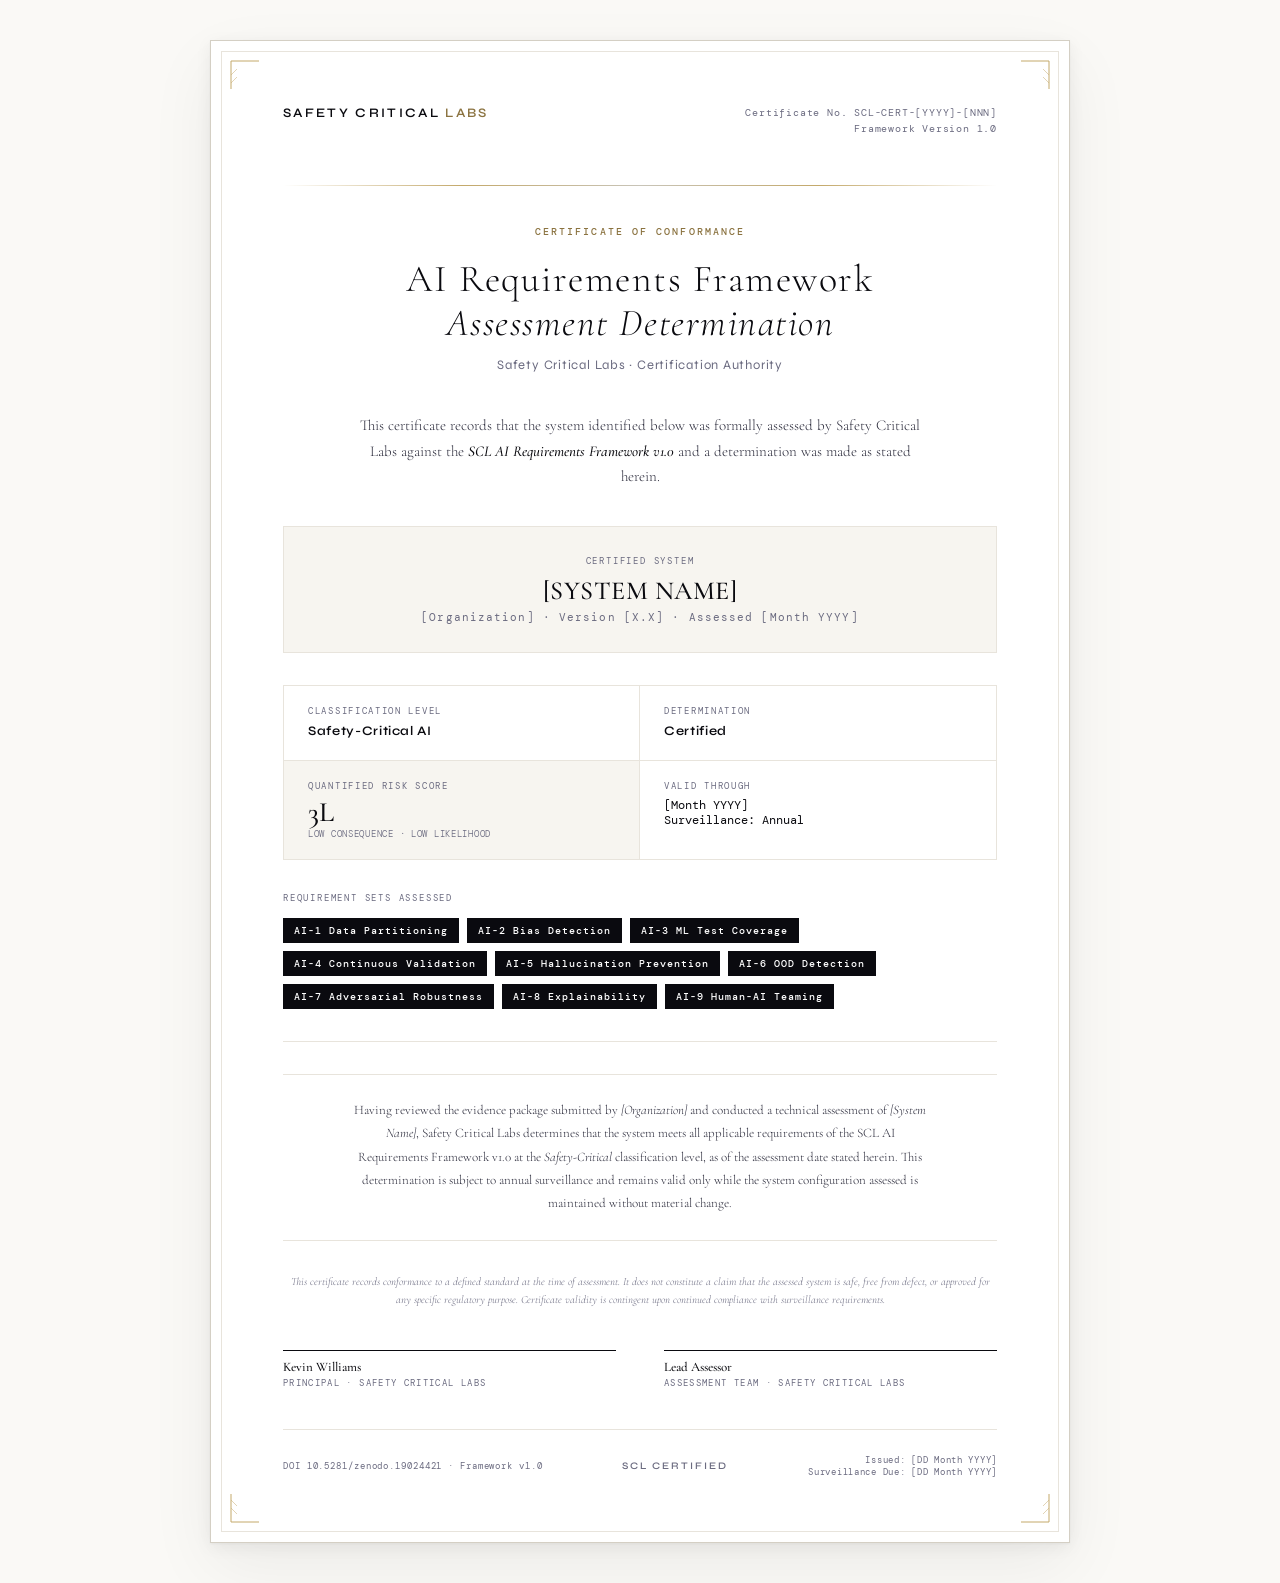
==== certificate-template.html @ 3cefc512 "Add files via upload" ====
<!DOCTYPE html>
<html lang="en">
<head>
<meta charset="UTF-8">
<meta name="viewport" content="width=device-width, initial-scale=1.0">
<title>SCL Certificate of Conformance — [SYSTEM NAME]</title>
<link href="https://fonts.googleapis.com/css2?family=Cormorant+Garamond:ital,wght@0,300;0,400;0,500;0,600;1,300;1,400&family=DM+Mono:wght@300;400;500&family=Syne:wght@400;500;600;700&display=swap" rel="stylesheet">
<style>
  :root {
    --ink: #0a0a0f;
    --ink-mid: #2a2a3a;
    --ink-light: #6b6b80;
    --rule: #c8c4b8;
    --rule-light: #e8e4dc;
    --accent: #1a1a2e;
    --gold: #8b7340;
    --gold-light: #c4a96b;
    --bg: #faf9f6;
    --paper: #ffffff;
    --border: #d4cfc4;
  }

  * { margin: 0; padding: 0; box-sizing: border-box; }

  body {
    background: var(--bg);
    font-family: 'Cormorant Garamond', Georgia, serif;
    color: var(--ink);
    min-height: 100vh;
    display: flex;
    align-items: center;
    justify-content: center;
    padding: 40px 20px;
  }

  .certificate-wrapper {
    width: 100%;
    max-width: 860px;
  }

  .certificate {
    background: var(--paper);
    border: 1px solid var(--border);
    position: relative;
    padding: 0;
    box-shadow:
      0 1px 2px rgba(0,0,0,0.04),
      0 4px 16px rgba(0,0,0,0.06),
      0 24px 64px rgba(0,0,0,0.06);
  }

  /* Outer decorative border */
  .certificate::before {
    content: '';
    position: absolute;
    inset: 10px;
    border: 1px solid var(--rule-light);
    pointer-events: none;
    z-index: 1;
  }

  .certificate-inner {
    padding: 64px 72px;
    position: relative;
    z-index: 2;
  }

  /* Corner ornaments */
  .corner {
    position: absolute;
    width: 32px;
    height: 32px;
    z-index: 3;
  }
  .corner svg { width: 100%; height: 100%; }
  .corner-tl { top: 18px; left: 18px; }
  .corner-tr { top: 18px; right: 18px; transform: scaleX(-1); }
  .corner-bl { bottom: 18px; left: 18px; transform: scaleY(-1); }
  .corner-br { bottom: 18px; right: 18px; transform: scale(-1); }

  /* Header */
  .cert-header {
    display: flex;
    align-items: flex-start;
    justify-content: space-between;
    margin-bottom: 48px;
  }

  .cert-wordmark {
    font-family: 'Syne', sans-serif;
    font-weight: 600;
    font-size: 13px;
    letter-spacing: 0.18em;
    text-transform: uppercase;
    color: var(--ink);
  }

  .cert-wordmark span {
    color: var(--gold);
  }

  .cert-number {
    font-family: 'DM Mono', monospace;
    font-size: 10px;
    font-weight: 400;
    color: var(--ink-light);
    letter-spacing: 0.08em;
    text-align: right;
    line-height: 1.6;
  }

  /* Divider */
  .rule-full {
    width: 100%;
    height: 1px;
    background: linear-gradient(90deg, transparent, var(--gold-light), var(--rule), var(--gold-light), transparent);
    margin: 0 0 40px 0;
  }

  .rule-thin {
    width: 100%;
    height: 1px;
    background: var(--rule-light);
    margin: 32px 0;
  }

  /* Eyebrow */
  .cert-eyebrow {
    font-family: 'DM Mono', monospace;
    font-size: 9.5px;
    font-weight: 500;
    letter-spacing: 0.22em;
    text-transform: uppercase;
    color: var(--gold);
    text-align: center;
    margin-bottom: 20px;
  }

  /* Title block */
  .cert-title-block {
    text-align: center;
    margin-bottom: 40px;
  }

  .cert-title {
    font-size: 38px;
    font-weight: 300;
    letter-spacing: 0.04em;
    line-height: 1.15;
    color: var(--ink);
    margin-bottom: 12px;
  }

  .cert-title em {
    font-style: italic;
    font-weight: 300;
  }

  .cert-subtitle {
    font-size: 13px;
    font-weight: 400;
    color: var(--ink-light);
    letter-spacing: 0.06em;
    font-family: 'Syne', sans-serif;
  }

  /* Preamble */
  .cert-preamble {
    text-align: center;
    font-size: 15px;
    font-weight: 300;
    color: var(--ink-mid);
    line-height: 1.7;
    max-width: 560px;
    margin: 0 auto 36px;
  }

  .cert-preamble strong {
    font-weight: 500;
    color: var(--ink);
    font-style: italic;
  }

  /* System identification block */
  .cert-system-block {
    background: #f7f5f0;
    border: 1px solid var(--rule-light);
    padding: 28px 36px;
    margin: 0 0 32px 0;
    text-align: center;
  }

  .system-label {
    font-family: 'DM Mono', monospace;
    font-size: 9px;
    letter-spacing: 0.2em;
    text-transform: uppercase;
    color: var(--ink-light);
    margin-bottom: 8px;
  }

  .system-name {
    font-size: 26px;
    font-weight: 500;
    letter-spacing: 0.02em;
    color: var(--ink);
    margin-bottom: 4px;
  }

  .system-version {
    font-family: 'DM Mono', monospace;
    font-size: 11px;
    color: var(--ink-light);
    letter-spacing: 0.1em;
  }

  /* Data grid */
  .cert-data-grid {
    display: grid;
    grid-template-columns: 1fr 1fr;
    gap: 0;
    border: 1px solid var(--rule-light);
    margin-bottom: 32px;
  }

  .cert-data-cell {
    padding: 20px 24px;
    border-right: 1px solid var(--rule-light);
    border-bottom: 1px solid var(--rule-light);
  }

  .cert-data-cell:nth-child(2n) { border-right: none; }
  .cert-data-cell:nth-last-child(-n+2) { border-bottom: none; }

  .cert-data-cell.cell-risk { background: #f7f5f0; }

  .cell-label {
    font-family: 'DM Mono', monospace;
    font-size: 8.5px;
    letter-spacing: 0.2em;
    text-transform: uppercase;
    color: var(--ink-light);
    margin-bottom: 6px;
  }

  .cell-value {
    font-size: 14px;
    font-weight: 500;
    color: var(--ink);
    line-height: 1.3;
  }

  .cell-value.classification {
    font-family: 'Syne', sans-serif;
    font-weight: 600;
    font-size: 13px;
    letter-spacing: 0.05em;
  }

  .cell-value.mono {
    font-family: 'DM Mono', monospace;
    font-size: 12px;
    font-weight: 400;
  }

  .cell-value.risk-score {
    font-family: 'Cormorant Garamond', serif;
    font-size: 28px;
    font-weight: 500;
    color: var(--ink);
    line-height: 1;
  }

  .cell-value.risk-score span {
    font-family: 'DM Mono', monospace;
    font-size: 9px;
    font-weight: 300;
    color: var(--ink-light);
    text-transform: uppercase;
    letter-spacing: 0.08em;
    display: block;
    margin-top: 4px;
  }

  /* Requirement sets assessed */
  .cert-requirements {
    margin-bottom: 32px;
  }

  .req-label {
    font-family: 'DM Mono', monospace;
    font-size: 9px;
    letter-spacing: 0.2em;
    text-transform: uppercase;
    color: var(--ink-light);
    margin-bottom: 14px;
  }

  .req-grid {
    display: flex;
    flex-wrap: wrap;
    gap: 8px;
  }

  .req-tag {
    font-family: 'DM Mono', monospace;
    font-size: 10px;
    font-weight: 500;
    letter-spacing: 0.1em;
    color: var(--ink);
    border: 1px solid var(--rule);
    padding: 5px 10px;
    background: transparent;
  }

  .req-tag.active {
    background: var(--ink);
    color: #fff;
    border-color: var(--ink);
  }

  /* Determination statement */
  .cert-determination {
    border-top: 1px solid var(--rule-light);
    border-bottom: 1px solid var(--rule-light);
    padding: 24px 0;
    margin-bottom: 32px;
    text-align: center;
  }

  .determination-text {
    font-size: 13px;
    font-weight: 300;
    color: var(--ink-mid);
    line-height: 1.8;
    max-width: 580px;
    margin: 0 auto;
  }

  .determination-text em {
    font-style: italic;
  }

  /* Disclaimer */
  .cert-disclaimer {
    font-size: 11px;
    font-weight: 300;
    color: var(--ink-light);
    line-height: 1.7;
    text-align: center;
    margin-bottom: 40px;
    font-style: italic;
  }

  /* Signature block */
  .cert-signature-block {
    display: grid;
    grid-template-columns: 1fr 1fr;
    gap: 48px;
    margin-bottom: 40px;
  }

  .sig-item {}

  .sig-line {
    width: 100%;
    height: 1px;
    background: var(--ink);
    margin-bottom: 8px;
  }

  .sig-name {
    font-size: 13px;
    font-weight: 500;
    color: var(--ink);
    margin-bottom: 2px;
  }

  .sig-title {
    font-family: 'DM Mono', monospace;
    font-size: 9px;
    letter-spacing: 0.15em;
    text-transform: uppercase;
    color: var(--ink-light);
  }

  /* Footer */
  .cert-footer {
    display: flex;
    align-items: center;
    justify-content: space-between;
    padding-top: 24px;
    border-top: 1px solid var(--rule-light);
  }

  .footer-doi {
    font-family: 'DM Mono', monospace;
    font-size: 9px;
    letter-spacing: 0.1em;
    color: var(--ink-light);
  }

  .footer-mark {
    font-family: 'Syne', sans-serif;
    font-size: 10px;
    font-weight: 600;
    letter-spacing: 0.2em;
    text-transform: uppercase;
    color: var(--ink-light);
  }

  .footer-validity {
    font-family: 'DM Mono', monospace;
    font-size: 9px;
    letter-spacing: 0.08em;
    color: var(--ink-light);
    text-align: right;
  }

  /* Print styles */
  @media print {
    body { background: white; padding: 0; }
    .certificate { box-shadow: none; border: 1px solid #ccc; }
    .certificate-wrapper { max-width: 100%; }
  }
</style>
</head>
<body>

<div class="certificate-wrapper">
  <div class="certificate">

    <!-- Corner ornaments -->
    <div class="corner corner-tl">
      <svg viewBox="0 0 32 32" fill="none" xmlns="http://www.w3.org/2000/svg">
        <path d="M2 30 L2 2 L30 2" stroke="#c4a96b" stroke-width="1" fill="none"/>
        <path d="M2 16 L8 10 M2 24 L8 18" stroke="#c4a96b" stroke-width="0.5" fill="none"/>
      </svg>
    </div>
    <div class="corner corner-tr">
      <svg viewBox="0 0 32 32" fill="none" xmlns="http://www.w3.org/2000/svg">
        <path d="M2 30 L2 2 L30 2" stroke="#c4a96b" stroke-width="1" fill="none"/>
        <path d="M2 16 L8 10 M2 24 L8 18" stroke="#c4a96b" stroke-width="0.5" fill="none"/>
      </svg>
    </div>
    <div class="corner corner-bl">
      <svg viewBox="0 0 32 32" fill="none" xmlns="http://www.w3.org/2000/svg">
        <path d="M2 30 L2 2 L30 2" stroke="#c4a96b" stroke-width="1" fill="none"/>
        <path d="M2 16 L8 10 M2 24 L8 18" stroke="#c4a96b" stroke-width="0.5" fill="none"/>
      </svg>
    </div>
    <div class="corner corner-br">
      <svg viewBox="0 0 32 32" fill="none" xmlns="http://www.w3.org/2000/svg">
        <path d="M2 30 L2 2 L30 2" stroke="#c4a96b" stroke-width="1" fill="none"/>
        <path d="M2 16 L8 10 M2 24 L8 18" stroke="#c4a96b" stroke-width="0.5" fill="none"/>
      </svg>
    </div>

    <div class="certificate-inner">

      <!-- Header -->
      <div class="cert-header">
        <div class="cert-wordmark">Safety Critical <span>Labs</span></div>
        <div class="cert-number">
          Certificate No. SCL-CERT-[YYYY]-[NNN]<br>
          Framework Version 1.0
        </div>
      </div>

      <div class="rule-full"></div>

      <!-- Title -->
      <div class="cert-eyebrow">Certificate of Conformance</div>
      <div class="cert-title-block">
        <div class="cert-title">AI Requirements Framework<br><em>Assessment Determination</em></div>
        <div class="cert-subtitle">Safety Critical Labs · Certification Authority</div>
      </div>

      <!-- Preamble -->
      <div class="cert-preamble">
        This certificate records that the system identified below was formally assessed by Safety Critical Labs against the
        <strong>SCL AI Requirements Framework v1.0</strong> and a determination was made as stated herein.
      </div>

      <!-- System identification -->
      <div class="cert-system-block">
        <div class="system-label">Certified System</div>
        <div class="system-name">[SYSTEM NAME]</div>
        <div class="system-version">[Organization] · Version [X.X] · Assessed [Month YYYY]</div>
      </div>

      <!-- Data grid -->
      <div class="cert-data-grid">
        <div class="cert-data-cell">
          <div class="cell-label">Classification Level</div>
          <div class="cell-value classification">Safety-Critical AI</div>
        </div>
        <div class="cert-data-cell">
          <div class="cell-label">Determination</div>
          <div class="cell-value classification">Certified</div>
        </div>
        <div class="cert-data-cell cell-risk">
          <div class="cell-label">Quantified Risk Score</div>
          <div class="cell-value risk-score">3L<span>Low consequence &middot; Low likelihood</span></div>
        </div>
        <div class="cert-data-cell">
          <div class="cell-label">Valid Through</div>
          <div class="cell-value mono">[Month YYYY]<br>Surveillance: Annual</div>
        </div>
      </div>

      <!-- Requirements assessed -->
      <div class="cert-requirements">
        <div class="req-label">Requirement Sets Assessed</div>
        <div class="req-grid">
          <div class="req-tag active">AI-1 Data Partitioning</div>
          <div class="req-tag active">AI-2 Bias Detection</div>
          <div class="req-tag active">AI-3 ML Test Coverage</div>
          <div class="req-tag active">AI-4 Continuous Validation</div>
          <div class="req-tag active">AI-5 Hallucination Prevention</div>
          <div class="req-tag active">AI-6 OOD Detection</div>
          <div class="req-tag active">AI-7 Adversarial Robustness</div>
          <div class="req-tag active">AI-8 Explainability</div>
          <div class="req-tag active">AI-9 Human-AI Teaming</div>
        </div>
      </div>

      <div class="rule-thin"></div>

      <!-- Determination statement -->
      <div class="cert-determination">
        <div class="determination-text">
          Having reviewed the evidence package submitted by <em>[Organization]</em> and conducted a
          technical assessment of <em>[System Name]</em>, Safety Critical Labs determines that the
          system meets all applicable requirements of the SCL AI Requirements Framework v1.0
          at the <em>Safety-Critical</em> classification level, as of the assessment date stated herein.
          This determination is subject to annual surveillance and remains valid only while the
          system configuration assessed is maintained without material change.
        </div>
      </div>

      <!-- Disclaimer -->
      <div class="cert-disclaimer">
        This certificate records conformance to a defined standard at the time of assessment. It does not constitute a claim
        that the assessed system is safe, free from defect, or approved for any specific regulatory purpose.
        Certificate validity is contingent upon continued compliance with surveillance requirements.
      </div>

      <!-- Signatures -->
      <div class="cert-signature-block">
        <div class="sig-item">
          <div class="sig-line"></div>
          <div class="sig-name">Kevin Williams</div>
          <div class="sig-title">Principal · Safety Critical Labs</div>
        </div>
        <div class="sig-item">
          <div class="sig-line"></div>
          <div class="sig-name">Lead Assessor</div>
          <div class="sig-title">Assessment Team · Safety Critical Labs</div>
        </div>
      </div>

      <!-- Footer -->
      <div class="cert-footer">
        <div class="footer-doi">DOI 10.5281/zenodo.19024421 · Framework v1.0</div>
        <div class="footer-mark">SCL Certified</div>
        <div class="footer-validity">
          Issued: [DD Month YYYY]<br>
          Surveillance Due: [DD Month YYYY]
        </div>
      </div>

    </div><!-- /.certificate-inner -->
  </div><!-- /.certificate -->
</div>

</body>
</html>
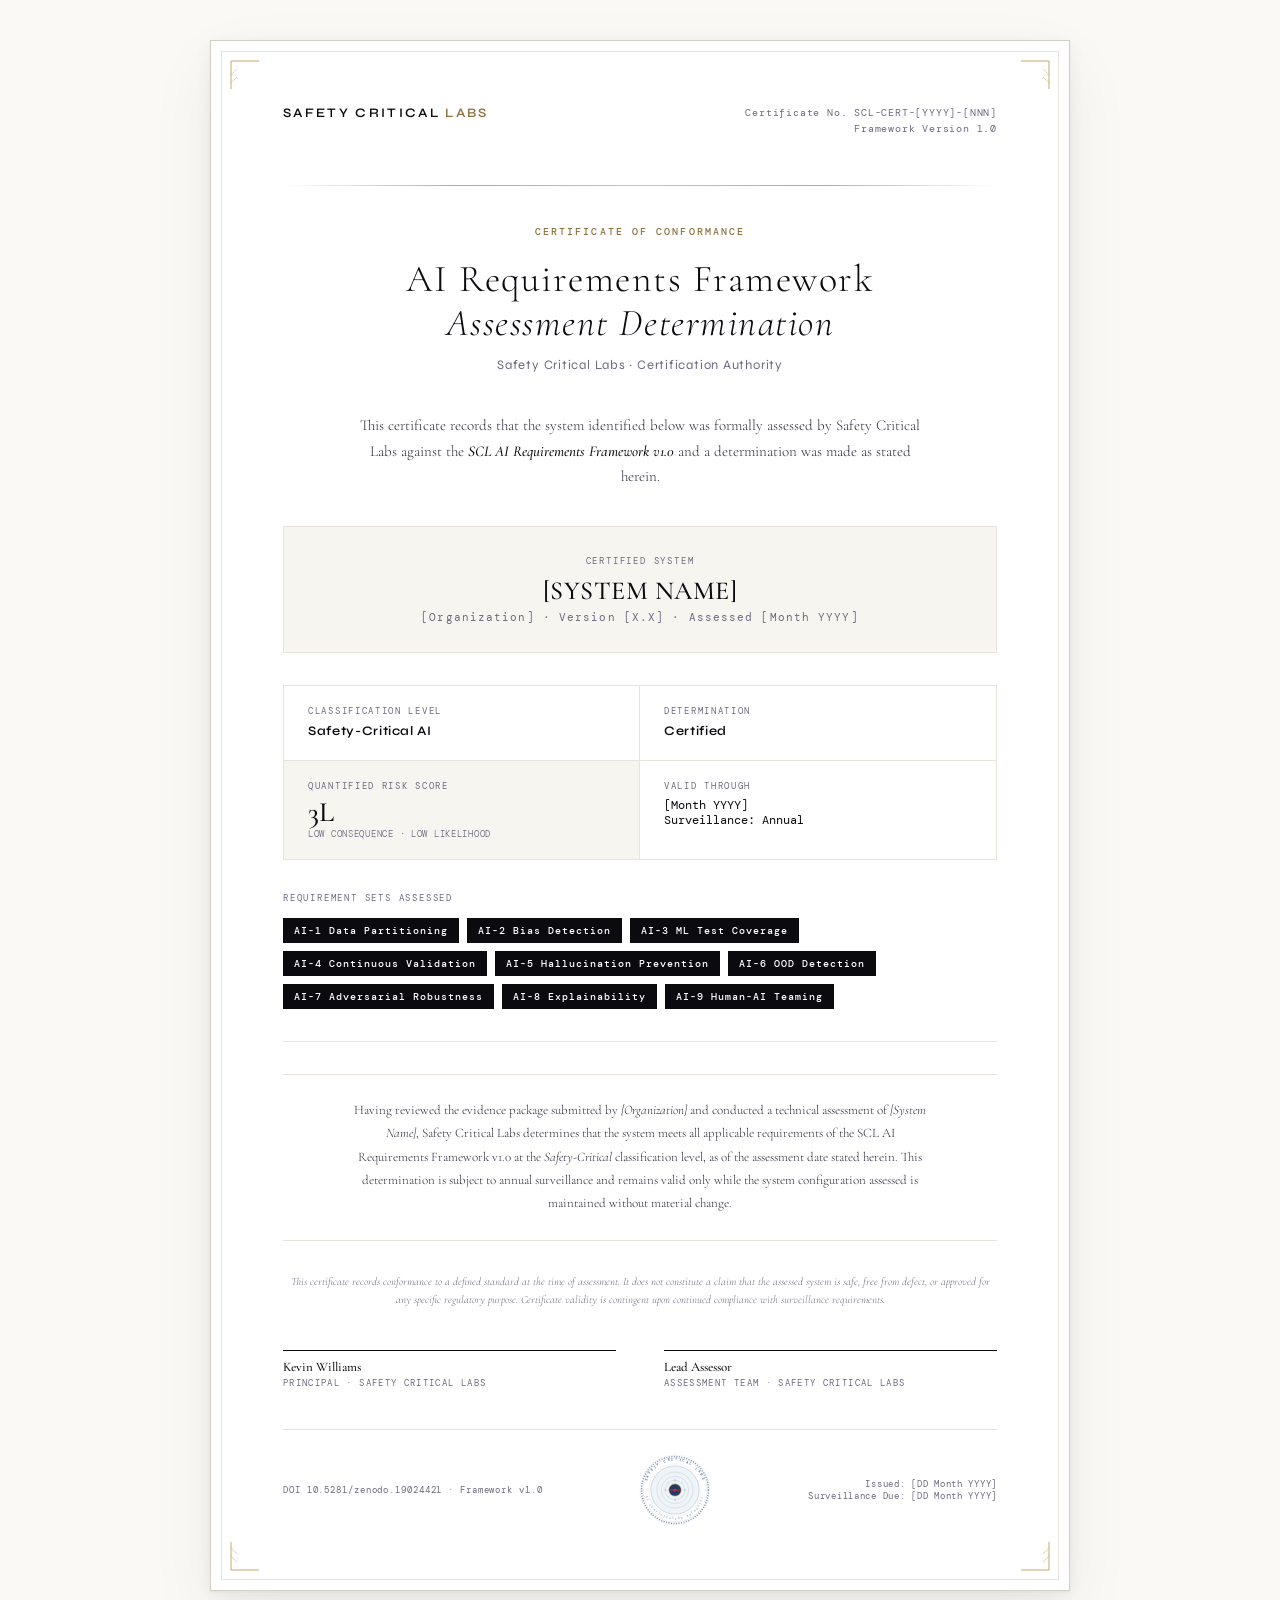
==== commit d3b0482c: "Certificate update" ====
--- a/certificate-template.html
+++ b/certificate-template.html
@@ -401,12 +401,9 @@
   }
 
   .footer-mark {
-    font-family: 'Syne', sans-serif;
-    font-size: 10px;
-    font-weight: 600;
-    letter-spacing: 0.2em;
-    text-transform: uppercase;
-    color: var(--ink-light);
+    display: flex;
+    align-items: center;
+    justify-content: center;
   }
 
   .footer-validity {
@@ -563,7 +560,41 @@
       <!-- Footer -->
       <div class="cert-footer">
         <div class="footer-doi">DOI 10.5281/zenodo.19024421 · Framework v1.0</div>
-        <div class="footer-mark">SCL Certified</div>
+        <div class="footer-mark">
+          <svg width="72" height="72" viewBox="0 0 200 200" fill="none" xmlns="http://www.w3.org/2000/svg">
+            <circle cx="100" cy="100" r="97" stroke="#1B3A6B" stroke-width="0.8" opacity="0.2"/>
+            <circle cx="100" cy="100" r="93" stroke="#1B3A6B" stroke-width="4" stroke-dasharray="3.2 3.8" opacity="0.5"/>
+            <circle cx="100" cy="100" r="89" stroke="#1B3A6B" stroke-width="1" opacity="0.25"/>
+            <path id="ct-top" d="M 18,100 A 82,82 0 0,1 182,100" fill="none"/>
+            <text font-family="'IBM Plex Mono','DM Mono',monospace" font-size="9.5" font-weight="500" letter-spacing="4.8" fill="#1B3A6B" opacity="0.85">
+              <textPath href="#ct-top" startOffset="50%" text-anchor="middle">SAFETY CRITICAL LABS</textPath>
+            </text>
+            <path id="ct-bot" d="M 18,100 A 82,82 0 0,0 182,100" fill="none"/>
+            <text font-family="'IBM Plex Mono','DM Mono',monospace" font-size="8" font-weight="400" letter-spacing="3" fill="#1B3A6B" opacity="0.6">
+              <textPath href="#ct-bot" startOffset="50%" text-anchor="middle">AI CERTIFICATION AUTHORITY</textPath>
+            </text>
+            <text x="14" y="104" text-anchor="middle" font-size="6" fill="#B4822A" opacity="0.8">&#10022;</text>
+            <text x="186" y="104" text-anchor="middle" font-size="6" fill="#B4822A" opacity="0.8">&#10022;</text>
+            <circle cx="100" cy="100" r="73" stroke="#1B3A6B" stroke-width="0.8" opacity="0.18"/>
+            <circle cx="100" cy="100" r="70" stroke="#1B3A6B" stroke-width="0.4" opacity="0.12"/>
+            <circle cx="100" cy="100" r="67" fill="#EEF3F9" stroke="#1B3A6B" stroke-width="0.5" opacity="0.9"/>
+            <circle cx="100" cy="100" r="50" stroke="#1B3A6B" stroke-width="1" fill="none" opacity="0.3"/>
+            <circle cx="100" cy="100" r="38" stroke="#1B3A6B" stroke-width="0.8" fill="none" opacity="0.35"/>
+            <circle cx="100" cy="100" r="27" stroke="#1B3A6B" stroke-width="0.7" fill="none" opacity="0.4"/>
+            <line x1="100" y1="70" x2="100" y2="75" stroke="#1B3A6B" stroke-width="1.2" stroke-linecap="round" opacity="0.45"/>
+            <line x1="100" y1="125" x2="100" y2="130" stroke="#1B3A6B" stroke-width="1.2" stroke-linecap="round" opacity="0.45"/>
+            <line x1="70" y1="100" x2="75" y2="100" stroke="#1B3A6B" stroke-width="1.2" stroke-linecap="round" opacity="0.45"/>
+            <line x1="125" y1="100" x2="130" y2="100" stroke="#1B3A6B" stroke-width="1.2" stroke-linecap="round" opacity="0.45"/>
+            <line x1="79" y1="79" x2="83" y2="83" stroke="#1B3A6B" stroke-width="1" stroke-linecap="round" opacity="0.3"/>
+            <line x1="117" y1="117" x2="121" y2="121" stroke="#1B3A6B" stroke-width="1" stroke-linecap="round" opacity="0.3"/>
+            <line x1="121" y1="79" x2="117" y2="83" stroke="#1B3A6B" stroke-width="1" stroke-linecap="round" opacity="0.3"/>
+            <line x1="83" y1="117" x2="79" y2="121" stroke="#1B3A6B" stroke-width="1" stroke-linecap="round" opacity="0.3"/>
+            <circle cx="100" cy="100" r="17" fill="#1B3A6B" stroke="#B4822A" stroke-width="1.5"/>
+            <circle cx="100" cy="100" r="11" fill="#1B3A6B" stroke="#B4822A" stroke-width="0.6" opacity="0.4"/>
+            <line x1="86" y1="100" x2="114" y2="100" stroke="#C8272D" stroke-width="2.5" stroke-linecap="round"/>
+            <circle cx="100" cy="100" r="4.5" fill="#C8272D"/>
+          </svg>
+        </div>
         <div class="footer-validity">
           Issued: [DD Month YYYY]<br>
           Surveillance Due: [DD Month YYYY]
